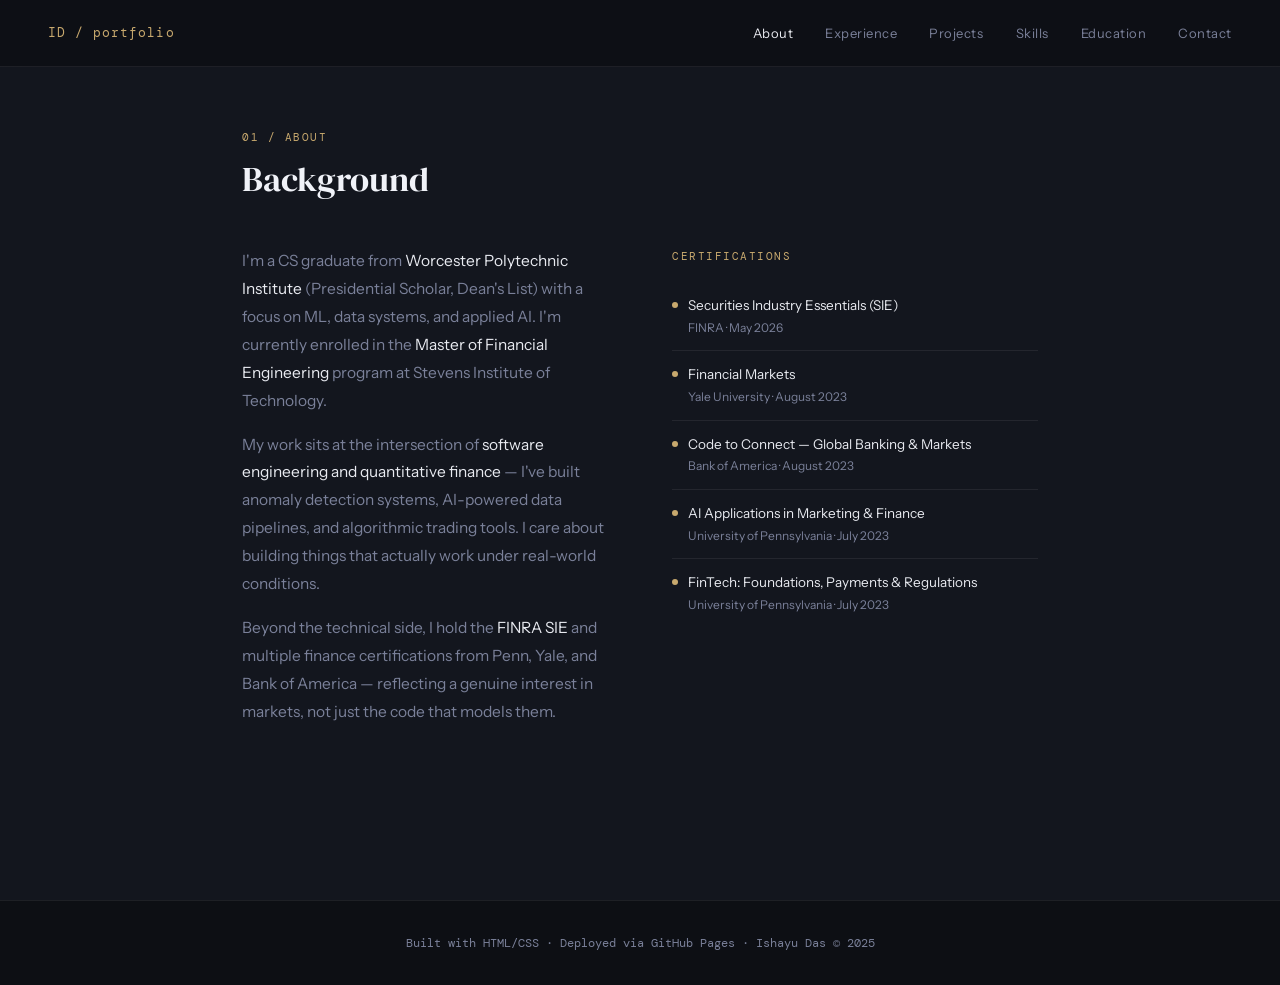
==== about.html @ 6fb51a59 "Added Pages" ====
<!DOCTYPE html>
<html lang="en">
<head>
  <meta charset="UTF-8" />
  <meta name="viewport" content="width=device-width, initial-scale=1.0" />
  <title>About — Ishayu Das</title>
  <link rel="preconnect" href="https://fonts.googleapis.com" />
  <link rel="preconnect" href="https://fonts.gstatic.com" crossorigin />
  <link href="https://fonts.googleapis.com/css2?family=DM+Serif+Display:ital@0;1&family=DM+Mono:wght@400;500&family=Instrument+Sans:wght@400;500;600&display=swap" rel="stylesheet" />
  <link rel="stylesheet" href="style.css" />
</head>
<body>

  <section id="about" class="page-section">
    <div class="container fade-in">
      <div class="section-label">01 / about</div>
      <h2>Background</h2>
      <div class="about-grid">
        <div class="about-text">
          <p>I'm a CS graduate from <span>Worcester Polytechnic Institute</span> (Presidential Scholar, Dean's List) with a focus on ML, data systems, and applied AI. I'm currently enrolled in the <span>Master of Financial Engineering</span> program at Stevens Institute of Technology.</p>
          <p>My work sits at the intersection of <span>software engineering and quantitative finance</span> — I've built anomaly detection systems, AI-powered data pipelines, and algorithmic trading tools. I care about building things that actually work under real-world conditions.</p>
          <p>Beyond the technical side, I hold the <span>FINRA SIE</span> and multiple finance certifications from Penn, Yale, and Bank of America — reflecting a genuine interest in markets, not just the code that models them.</p>
        </div>
        <div>
          <div class="section-label" style="margin-bottom:1rem;">Certifications</div>
          <ul class="cert-list">
            <li>
              <span class="cert-dot"></span>
              <div>
                <div class="cert-name">Securities Industry Essentials (SIE)</div>
                <div class="cert-issuer">FINRA · May 2026</div>
              </div>
            </li>
            <li>
              <span class="cert-dot"></span>
              <div>
                <div class="cert-name">Financial Markets</div>
                <div class="cert-issuer">Yale University · August 2023</div>
              </div>
            </li>
            <li>
              <span class="cert-dot"></span>
              <div>
                <div class="cert-name">Code to Connect — Global Banking &amp; Markets</div>
                <div class="cert-issuer">Bank of America · August 2023</div>
              </div>
            </li>
            <li>
              <span class="cert-dot"></span>
              <div>
                <div class="cert-name">AI Applications in Marketing &amp; Finance</div>
                <div class="cert-issuer">University of Pennsylvania · July 2023</div>
              </div>
            </li>
            <li>
              <span class="cert-dot"></span>
              <div>
                <div class="cert-name">FinTech: Foundations, Payments &amp; Regulations</div>
                <div class="cert-issuer">University of Pennsylvania · July 2023</div>
              </div>
            </li>
          </ul>
        </div>
      </div>
    </div>
  </section>

  <script src="nav.js"></script>
</body>
</html>
---- style.css ----
*, *::before, *::after { box-sizing: border-box; margin: 0; padding: 0; }

:root {
  --bg: #0d0f14;
  --bg2: #13161e;
  --bg3: #1a1e28;
  --border: rgba(255,255,255,0.07);
  --border2: rgba(255,255,255,0.12);
  --text: #e8eaf0;
  --muted: #7a8099;
  --accent: #c8a96e;
  --accent2: #4f8ef7;
  --tag-bg: rgba(79,142,247,0.1);
  --tag-text: #7eb3fb;
  --serif: 'DM Serif Display', Georgia, serif;
  --sans: 'Instrument Sans', sans-serif;
  --mono: 'DM Mono', monospace;
}

html { scroll-behavior: smooth; }

body {
  background: var(--bg);
  color: var(--text);
  font-family: var(--sans);
  font-size: 16px;
  line-height: 1.7;
  -webkit-font-smoothing: antialiased;
}

/* ── NAV ── */
nav {
  position: fixed;
  top: 0; left: 0; right: 0;
  z-index: 100;
  display: flex;
  align-items: center;
  justify-content: space-between;
  padding: 1.2rem 3rem;
  background: rgba(13,15,20,0.85);
  backdrop-filter: blur(12px);
  border-bottom: 0.5px solid var(--border);
}
.nav-logo {
  font-family: var(--mono);
  font-size: 13px;
  color: var(--accent);
  letter-spacing: 0.08em;
  text-decoration: none;
}
.nav-links { display: flex; gap: 2rem; list-style: none; }
.nav-links a {
  font-size: 13px;
  color: var(--muted);
  text-decoration: none;
  letter-spacing: 0.04em;
  transition: color 0.2s;
}
.nav-links a:hover,
.nav-links a.active { color: var(--text); }

/* ── LAYOUT ── */
.page-section {
  padding: 8rem 0 5rem;
  min-height: 100vh;
}
.container { max-width: 860px; margin: 0 auto; padding: 0 2rem; }

/* ── SECTION LABELS & HEADINGS ── */
.section-label {
  font-family: var(--mono);
  font-size: 11px;
  letter-spacing: 0.14em;
  text-transform: uppercase;
  color: var(--accent);
  margin-bottom: 0.75rem;
}
h1 {
  font-family: var(--serif);
  font-size: clamp(2.8rem, 6vw, 4.5rem);
  font-weight: 400;
  line-height: 1.08;
  color: #f0f2f8;
  margin-bottom: 1.5rem;
}
h1 em { font-style: italic; color: var(--accent); }
h2 {
  font-family: var(--serif);
  font-size: 2.2rem;
  font-weight: 400;
  color: #f0f2f8;
  margin-bottom: 3rem;
  line-height: 1.15;
}

/* ── BUTTONS ── */
.btn {
  display: inline-flex;
  align-items: center;
  gap: 8px;
  font-family: var(--sans);
  font-size: 13px;
  font-weight: 500;
  letter-spacing: 0.04em;
  padding: 10px 22px;
  border-radius: 3px;
  text-decoration: none;
  transition: all 0.2s;
  cursor: pointer;
  border: none;
}
.btn-primary { background: var(--accent); color: #0d0f14; }
.btn-primary:hover { background: #d9bc85; }
.btn-ghost { background: transparent; color: var(--text); border: 0.5px solid var(--border2); }
.btn-ghost:hover { background: var(--bg3); border-color: rgba(255,255,255,0.2); }

/* ── TAGS & BADGES ── */
.tag {
  font-family: var(--mono);
  font-size: 11px;
  padding: 3px 9px;
  background: var(--tag-bg);
  color: var(--tag-text);
  border-radius: 2px;
  letter-spacing: 0.04em;
}
.tag-row { display: flex; flex-wrap: wrap; gap: 6px; }
.badge { font-size: 11.5px; padding: 3px 10px; border-radius: 2px; font-weight: 500; }
.badge-gold { background: rgba(200,169,110,0.12); color: var(--accent); }
.badge-blue { background: var(--tag-bg); color: var(--tag-text); }

/* ── FOOTER ── */
footer {
  padding: 2rem;
  text-align: center;
  border-top: 0.5px solid var(--border);
  font-family: var(--mono);
  font-size: 12px;
  color: var(--muted);
}

/* ── FADE IN ── */
.fade-in { opacity: 0; transform: translateY(20px); transition: opacity 0.6s ease, transform 0.6s ease; }
.fade-in.visible { opacity: 1; transform: translateY(0); }

/* ── HERO ── */
#hero {
  min-height: 100vh;
  display: flex;
  align-items: center;
  padding-top: 6rem;
  position: relative;
  overflow: hidden;
}
#hero::before {
  content: '';
  position: absolute;
  top: -200px; right: -200px;
  width: 700px; height: 700px;
  background: radial-gradient(circle, rgba(79,142,247,0.06) 0%, transparent 60%);
  pointer-events: none;
}
.hero-tag {
  display: inline-block;
  font-family: var(--mono);
  font-size: 12px;
  color: var(--accent);
  letter-spacing: 0.12em;
  text-transform: uppercase;
  border: 0.5px solid rgba(200,169,110,0.3);
  padding: 4px 12px;
  border-radius: 2px;
  margin-bottom: 1.5rem;
}
.hero-sub {
  font-size: 17px;
  color: var(--muted);
  max-width: 520px;
  line-height: 1.65;
  margin-bottom: 2.5rem;
}
.hero-links { display: flex; gap: 1rem; flex-wrap: wrap; }
.hero-stats {
  display: flex;
  gap: 2.5rem;
  margin-top: 3.5rem;
  padding-top: 2.5rem;
  border-top: 0.5px solid var(--border);
}
.stat-num { font-family: var(--mono); font-size: 1.6rem; color: var(--accent); font-weight: 500; }
.stat-label { font-size: 12px; color: var(--muted); letter-spacing: 0.04em; margin-top: 2px; }

/* ── ABOUT ── */
#about { background: var(--bg2); }
.about-grid { display: grid; grid-template-columns: 1fr 1fr; gap: 4rem; align-items: start; }
.about-text p { color: var(--muted); font-size: 15.5px; line-height: 1.8; margin-bottom: 1rem; }
.about-text p span { color: var(--text); }
.cert-list { list-style: none; }
.cert-list li {
  display: flex;
  align-items: flex-start;
  gap: 10px;
  padding: 12px 0;
  border-bottom: 0.5px solid var(--border);
  font-size: 13.5px;
  color: var(--muted);
}
.cert-list li:last-child { border-bottom: none; }
.cert-dot { width: 6px; height: 6px; border-radius: 50%; background: var(--accent); margin-top: 8px; flex-shrink: 0; }
.cert-name { color: var(--text); font-size: 13.5px; }
.cert-issuer { font-size: 12px; color: var(--muted); margin-top: 1px; }

/* ── EXPERIENCE ── */
#experience { background: var(--bg); }
.timeline { position: relative; }
.timeline::before {
  content: '';
  position: absolute;
  left: 0; top: 8px; bottom: 0;
  width: 0.5px;
  background: var(--border2);
}
.job { padding-left: 2rem; padding-bottom: 3rem; position: relative; }
.job:last-child { padding-bottom: 0; }
.job::before {
  content: '';
  position: absolute;
  left: -4px; top: 8px;
  width: 9px; height: 9px;
  border-radius: 50%;
  background: var(--accent);
  border: 2px solid var(--bg);
}
.job-header {
  display: flex;
  justify-content: space-between;
  align-items: flex-start;
  flex-wrap: wrap;
  gap: 4px;
  margin-bottom: 0.3rem;
}
.job-title { font-size: 16px; font-weight: 600; color: var(--text); }
.job-date { font-family: var(--mono); font-size: 12px; color: var(--muted); letter-spacing: 0.04em; }
.job-company { font-size: 13px; color: var(--accent2); margin-bottom: 0.8rem; font-weight: 500; }
.job-bullets { list-style: none; }
.job-bullets li {
  font-size: 14px;
  color: var(--muted);
  padding: 3px 0 3px 14px;
  position: relative;
  line-height: 1.6;
}
.job-bullets li::before { content: '—'; position: absolute; left: 0; color: var(--border2); font-size: 12px; }

/* ── PROJECTS ── */
#projects { background: var(--bg2); }
.projects-grid {
  display: grid;
  grid-template-columns: 1fr 1fr;
  gap: 1px;
  background: var(--border);
  border: 0.5px solid var(--border);
  border-radius: 4px;
  overflow: hidden;
}
.project-card { background: var(--bg2); padding: 2rem; transition: background 0.2s; }
.project-card:hover { background: var(--bg3); }
.project-card.full { grid-column: 1 / -1; }
.project-num { font-family: var(--mono); font-size: 11px; color: var(--muted); letter-spacing: 0.1em; margin-bottom: 0.75rem; }
.project-name { font-size: 16px; font-weight: 600; color: var(--text); margin-bottom: 0.5rem; }
.project-desc { font-size: 13.5px; color: var(--muted); line-height: 1.65; margin-bottom: 1.25rem; }

/* ── SKILLS ── */
#skills { background: var(--bg); }
.skills-grid { display: grid; grid-template-columns: repeat(3, 1fr); gap: 1.5rem; }
.skill-group { background: var(--bg2); border: 0.5px solid var(--border); border-radius: 4px; padding: 1.5rem; }
.skill-group-label { font-family: var(--mono); font-size: 11px; color: var(--accent); letter-spacing: 0.1em; text-transform: uppercase; margin-bottom: 1rem; }
.skill-pills { display: flex; flex-wrap: wrap; gap: 6px; }
.skill-pill { font-size: 12.5px; padding: 4px 10px; background: rgba(255,255,255,0.04); border: 0.5px solid var(--border2); border-radius: 2px; color: var(--text); }

/* ── EDUCATION ── */
#education { background: var(--bg2); }
.edu-card {
  background: var(--bg3);
  border: 0.5px solid var(--border2);
  border-radius: 4px;
  padding: 2rem 2.5rem;
  display: flex;
  justify-content: space-between;
  align-items: flex-start;
  flex-wrap: wrap;
  gap: 1rem;
  margin-bottom: 1rem;
}
.edu-school { font-family: var(--serif); font-size: 1.2rem; font-weight: 400; color: #f0f2f8; margin-bottom: 0.25rem; }
.edu-degree { font-size: 14px; color: var(--muted); margin-bottom: 0.5rem; }
.edu-badges { display: flex; flex-wrap: wrap; gap: 6px; margin-top: 0.5rem; }
.edu-date { font-family: var(--mono); font-size: 12px; color: var(--muted); white-space: nowrap; }

/* ── CONTACT ── */
#contact { background: var(--bg); }
.contact-inner {
  border: 0.5px solid var(--border2);
  border-radius: 4px;
  padding: 3.5rem;
  text-align: center;
  background: var(--bg2);
}
.contact-sub { color: var(--muted); font-size: 15px; margin-bottom: 2.5rem; }
.contact-links { display: flex; justify-content: center; flex-wrap: wrap; gap: 1rem; }
.contact-link {
  display: flex;
  align-items: center;
  gap: 8px;
  font-size: 13px;
  color: var(--muted);
  text-decoration: none;
  padding: 8px 16px;
  border: 0.5px solid var(--border2);
  border-radius: 3px;
  transition: all 0.2s;
}
.contact-link:hover { color: var(--text); border-color: rgba(255,255,255,0.2); background: var(--bg3); }
.contact-link svg { width: 15px; height: 15px; flex-shrink: 0; }

/* ── RESPONSIVE ── */
@media (max-width: 680px) {
  nav { padding: 1rem 1.5rem; }
  .nav-links { display: none; }
  .about-grid { grid-template-columns: 1fr; gap: 2.5rem; }
  .projects-grid { grid-template-columns: 1fr; }
  .skills-grid { grid-template-columns: 1fr 1fr; }
  .hero-stats { flex-wrap: wrap; gap: 1.5rem; }
  .contact-inner { padding: 2rem 1.5rem; }
  h2 { font-size: 1.8rem; }
}
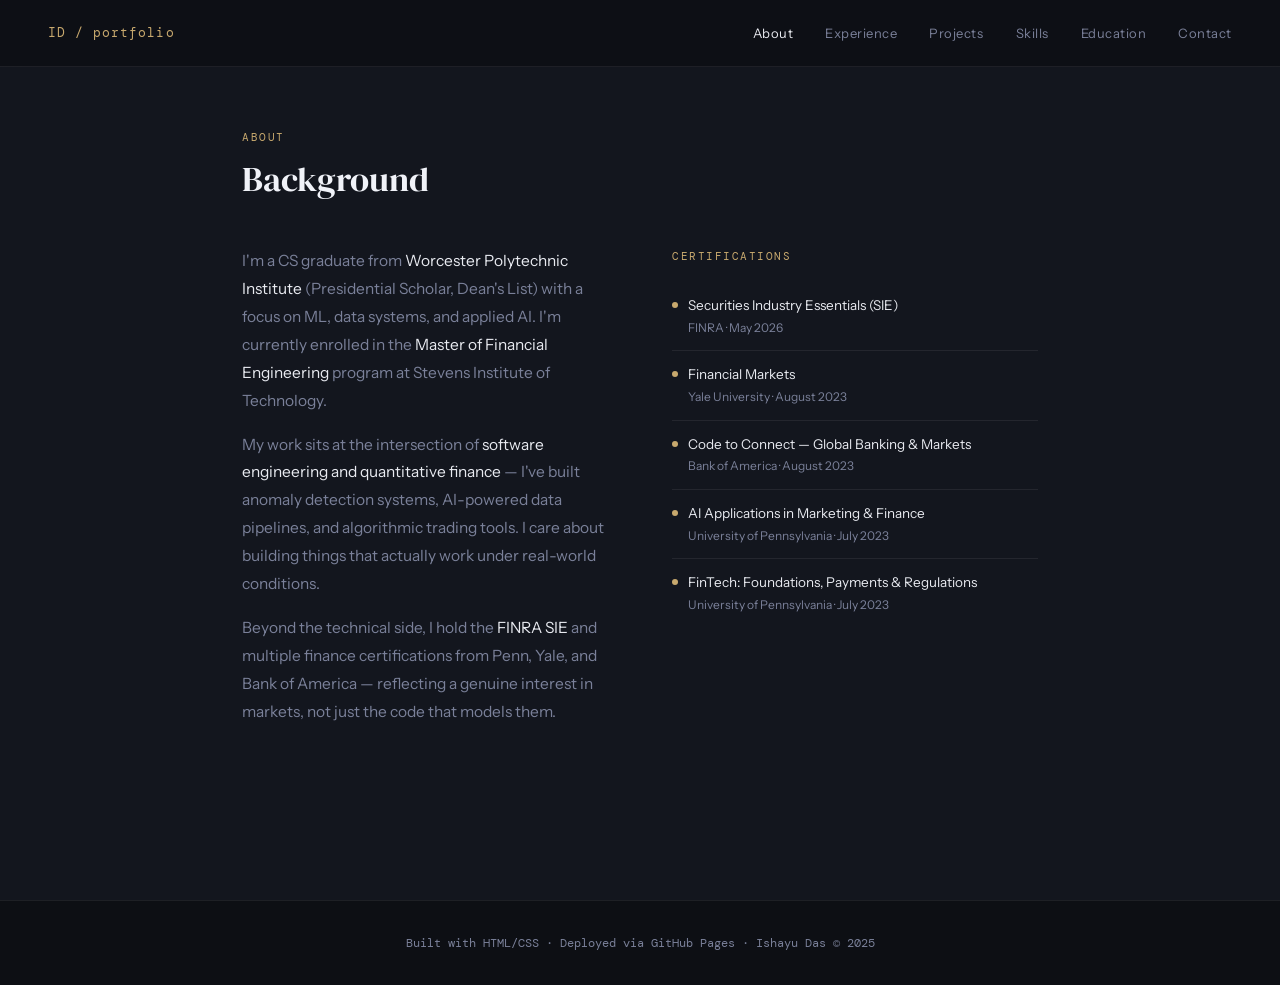
==== commit 26c151ed: "Contact + small changes" ====
--- a/about.html
+++ b/about.html
@@ -13,7 +13,7 @@
 
   <section id="about" class="page-section">
     <div class="container fade-in">
-      <div class="section-label">01 / about</div>
+      <div class="section-label">about</div>
       <h2>Background</h2>
       <div class="about-grid">
         <div class="about-text">
